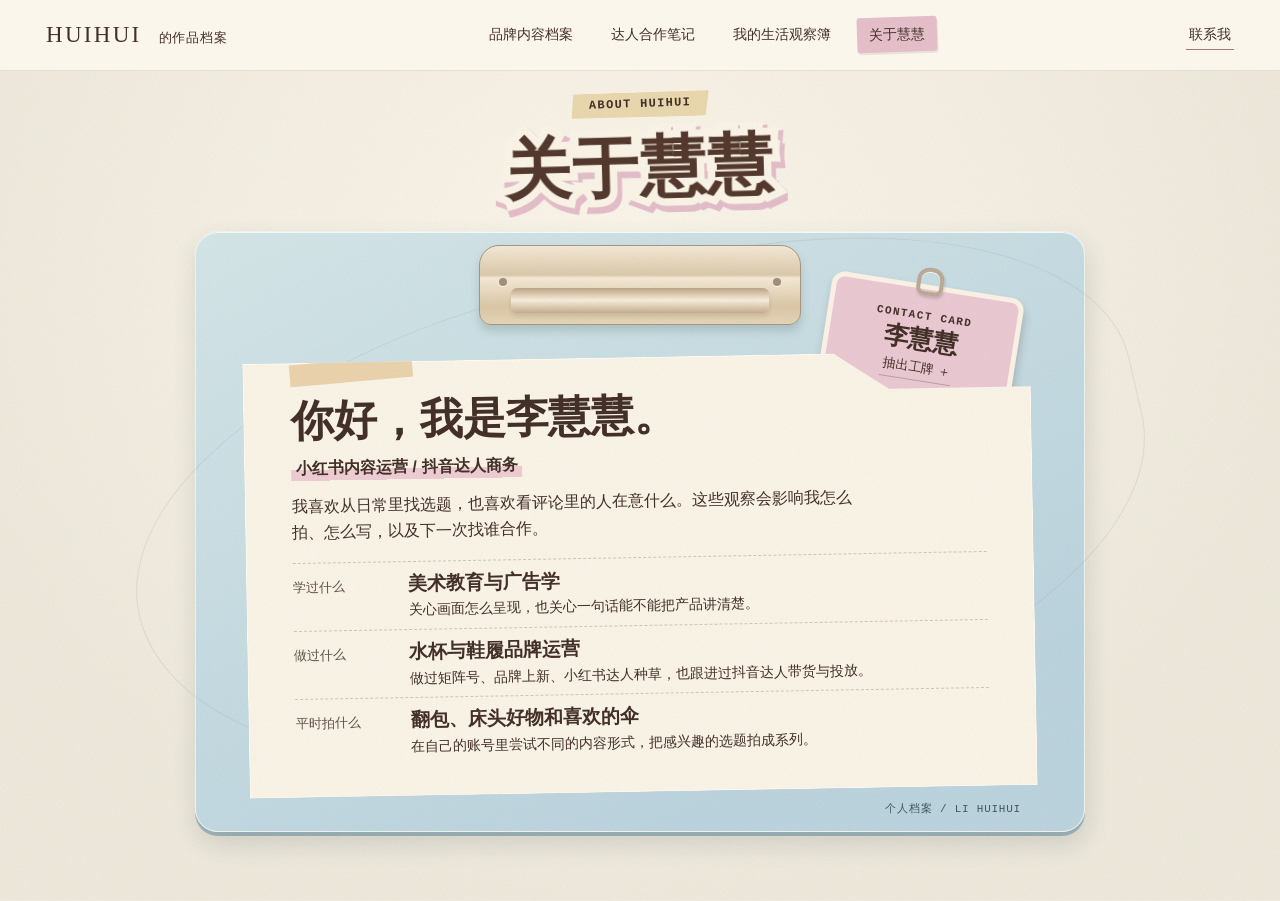
==== about.html @ c5e3d39a "init: 李慧慧作品集静态站点（首页 + 三个档案内页 + 绘画书法）" ====
<!doctype html>
<html lang="zh-CN">
<head>
  <meta charset="utf-8">
  <meta name="viewport" content="width=device-width,initial-scale=1">
  <title>关于慧慧 · 李慧慧作品集</title>
  <link rel="stylesheet" href="paper.css">
  <link rel="stylesheet" href="about.css">
  <script src="about.js" defer></script>
</head>
<body class="about">
  <header class="top">
    <div class="top-inner">
      <span class="wordmark">HUIHUI <span>的作品档案</span></span>
      <nav aria-label="作品集章节">
        <a href="brand.html">品牌内容档案</a>
        <a href="creator.html">达人合作笔记</a>
        <a href="personal.html">我的生活观察簿</a>
        <a href="about.html" aria-current="page">关于慧慧</a>
      </nav>
      <button class="contact-shortcut" type="button" data-contact>联系我</button>
    </div>
  </header>

  <main>
    <div class="masthead">
      <p class="kicker">ABOUT HUIHUI</p>
      <h1 data-title="关于慧慧" aria-label="关于慧慧">关于慧慧</h1>
    </div>
    <section class="clipboard" aria-labelledby="intro-title">
      <div class="clamp" aria-hidden="true"><span></span></div>
      <button class="badge-trigger" type="button" data-contact aria-haspopup="dialog" aria-label="抽出工牌，查看联系方式">
        <span class="badge-loop" aria-hidden="true"></span>
        <span class="badge-mini-tag">CONTACT CARD</span>
        <strong>李慧慧</strong>
        <span class="badge-action">抽出工牌 <span aria-hidden="true">＋</span></span>
      </button>
      <article class="bio-sheet">
        <div class="sheet-tape" aria-hidden="true"></div>
        <div class="profile-top">
          <h2 id="intro-title">你好，我是李慧慧。</h2>
          <p class="profile-role">小红书内容运营 / 抖音达人商务</p>
          <p>我喜欢从日常里找选题，也喜欢看评论里的人在意什么。这些观察会影响我怎么拍、怎么写，以及下一次找谁合作。</p>
        </div>
        <dl class="profile-details">
          <div><dt>学过什么</dt><dd>美术教育与广告学<span>关心画面怎么呈现，也关心一句话能不能把产品讲清楚。</span></dd></div>
          <div><dt>做过什么</dt><dd>水杯与鞋履品牌运营<span>做过矩阵号、品牌上新、小红书达人种草，也跟进过抖音达人带货与投放。</span></dd></div>
          <div><dt>平时拍什么</dt><dd>翻包、床头好物和喜欢的伞<span>在自己的账号里尝试不同的内容形式，把感兴趣的选题拍成系列。</span></dd></div>
        </dl>
      </article>
      <div class="index-tab" aria-hidden="true">个人档案 / LI HUIHUI</div>
    </section>
  </main>

  <dialog id="contact-card" aria-labelledby="contact-title">
    <button class="badge-close" type="button" aria-label="收起工牌" autofocus>×</button>
    <div class="card-hook" aria-hidden="true"><span></span></div>
    <article class="badge-paper">
      <p class="badge-mini-tag">CONTACT CARD</p>
      <div class="badge-identity">
        <div class="badge-avatar" aria-hidden="true"></div>
        <h2 id="contact-title">李慧慧</h2>
        <p>内容运营 / 达人商务</p>
      </div>
      <dl class="contact-rows">
        <div><dt>合作邮箱</dt><dd><a href="mailto:2536979602@qq.com">2536979602@qq.com</a></dd></div>
        <div><dt>小红书</dt><dd><a href="https://xhslink.cn/o/1ykGt3UdYQE" target="_blank" rel="noopener">苹苹李呀 <span>查看主页</span></a></dd></div>
      </dl>
    </article>
  </dialog>
</body>
</html>
---- paper.css ----
:root {
  --ink: #433028;
  --muted: #62534b;
  --paper: #faf4e7;
  --blue: #cee1e6;
  --pink: #eac5cd;
  --font: "PingFang SC", "Microsoft YaHei", sans-serif;
  --serif: "Songti SC", "Noto Serif CJK SC", serif;
}
* { box-sizing: border-box; }
body { margin: 0; color: var(--ink); background: var(--surface); font: 16px/1.65 var(--font); }
body::after {
  content: "";
  position: fixed;
  inset: 0;
  z-index: 10;
  pointer-events: none;
  opacity: .17;
  background: url("data:image/svg+xml,%3Csvg xmlns='http://www.w3.org/2000/svg' width='190' height='190'%3E%3Cfilter id='grain'%3E%3CfeTurbulence type='fractalNoise' baseFrequency='.68' numOctaves='3' stitchTiles='stitch'/%3E%3C/filter%3E%3Crect width='100%25' height='100%25' filter='url(%23grain)' opacity='.45'/%3E%3C/svg%3E");
  mix-blend-mode: multiply;
}
.brand { --surface: #e5dccb; --accent: #e8bac5; }
.creator { --surface: #edd4d7; --accent: #cadde5; }
.personal { --surface: #c4dce6; --accent: #e4b6c6; }
.top { position: sticky; top: 0; z-index: 11; background: #fbf8f0f5; border-bottom: 1px solid #55403821; }
.top-inner {
  max-width: 1370px; min-height: 73px; padding: 0 46px; margin: auto;
  display: flex; justify-content: space-between; align-items: center; gap: 22px;
}
.wordmark { color: inherit; text-decoration: none; font: 23px Georgia, serif; letter-spacing: .1em; white-space: nowrap; }
.wordmark:hover span { text-decoration: underline; text-underline-offset: 4px; }
.wordmark span { font: 13px var(--font); margin-left: 9px; letter-spacing: .06em; }
nav { display: flex; align-items: center; gap: 14px; }
nav a { color: inherit; text-decoration: none; font-size: 14px; padding: 6px 12px; white-space: nowrap; }
nav a[aria-current] { border-radius: 3px; background: var(--accent); box-shadow: 1px 2px 0 #5b44301c; transform: rotate(-2deg); }
.volume, footer, .kicker { font-family: "Courier New", monospace; letter-spacing: .11em; }
.volume { font-size: 12px; }
main { max-width: 1260px; margin: auto; padding: 0 60px 37px; }
.masthead { text-align: center; padding: 36px 0 27px; }
.kicker {
  display: table; margin: 0 auto 13px; padding: 3px 18px;
  font-size: 12px; font-weight: 600; background: #e9d8ae;
  clip-path: polygon(2% 0,100% 3%,97% 100%,0 94%);
  transform: rotate(-2deg);
}
h1 {
  position: relative; isolation: isolate; display: inline-block; margin: 0;
  color: #53382d; font: 900 clamp(35px, 5.2vw, 70px)/1.28 var(--font);
  letter-spacing: .02em; transform: rotate(-1.5deg);
}
h1::before, h1::after { content: attr(data-title); position: absolute; inset: 0; z-index: -1; }
h1::before { -webkit-text-stroke: 15px var(--paper); color: var(--paper); }
h1::after { z-index: -2; -webkit-text-stroke: 18px var(--accent); color: var(--accent); transform: translate(3px, 5px); }
.lead { margin: 14px 0 0; color: var(--muted); font-size: 16px; }
p, h2, h3, figure { margin: 0; }
h2 { font: 700 29px/1.3 var(--serif); }
.case-tag { font-size: 13px; letter-spacing: .08em; color: #665248; }
footer { padding: 13px max(5%, 22px); display: flex; justify-content: space-between; color: #5c4d47; background: #faf4e74d; border-top: 1px solid #55403820; font-size: 11px; }
.archive { display: grid; gap: 17px; max-width: 1035px; margin: auto; padding: 5px 0 2px; }
.file-card {
  position: relative; padding: 16px 22px 16px 56px;
  display: grid; grid-template-columns: 178px 1fr; gap: 29px; align-items: center;
  background: var(--paper); box-shadow: 4px 8px 9px #49382e20; border: 1px solid #fff9f0;
}
.file-card::before {
  content: ""; position: absolute; width: 17px; height: 116px; left: 15px; top: 50%; transform: translateY(-50%);
  background: radial-gradient(circle, var(--surface) 0 5px, #b4a48c 5.25px 6px, transparent 6.4px) left top / 17px 29px;
}
.first { transform: rotate(-1deg); }
.second { transform: rotate(.75deg); margin-left: 26px; }
.third { transform: rotate(-.6deg); margin-right: 22px; }
.case-cover { height: 118px; border: 5px solid #fffaf0; box-shadow: 1px 3px 7px #42321923; background-size: cover; }
.coffee { background-image: url(works/image2.jpeg); background-position: center 65%; }
.cup { background-image: url(works/image8.jpeg); background-position: center 44%; }
.launch { background-image: url(works/image7.jpeg); background-position: center 46%; }
.case-copy h2 { display: inline; background: linear-gradient(transparent 71%, #a8c9b6a8 71% 92%, transparent 92%); }
.second h2 { background-image: linear-gradient(transparent 71%, #e8b6c5ac 71% 92%, transparent 92%); }
.third h2 { background-image: linear-gradient(transparent 71%, #b6d3dfa8 71% 92%, transparent 92%); }
.case-copy > p:not(.case-tag) { margin: 5px 0 4px; }
.case-stat { display: flex; align-items: baseline; gap: 9px; }
.case-stat strong { font: 700 24px/1.1 Georgia, var(--font); }
.case-stat span { font-size: 13px; margin-right: 12px; color: var(--muted); }
.brief {
  position: relative; max-width: 1020px; margin: 6px auto 0; padding: 25px 37px 24px;
  background: #faf5eb; box-shadow: 3px 8px 18px #6b3c3e29; border: 1px solid #fffcf5;
}
.pin {
  position: absolute; top: -9px; left: calc(50% - 11px); width: 22px; height: 22px;
  background: radial-gradient(circle at 37% 28%, #e6a2a1, #aa5256 70%); border-radius: 50%;
  box-shadow: 3px 4px 4px #74434a4b;
}
.brief-heading { text-align: center; margin-bottom: 18px; }
.brief-heading h2 { margin-top: 4px; }
.brief-steps { display: grid; grid-template-columns: repeat(3, 1fr); gap: 16px; }
.brief-steps section { padding: 12px 15px; background: #efe1cf; border-bottom: 1px solid #755b412e; }
.brief-steps section:nth-child(2) { background: #e2eae7; }
.brief-steps section:nth-child(3) { background: #efdce2; }
.brief-steps span { display: block; font-size: 12px; color: var(--muted); }
.brief-steps h3 { font: bold 20px/1.25 var(--serif); margin: 4px 0; }
.brief-steps p { font-size: 14px; }
.contact-sheets { display: flex; justify-content: center; align-items: center; gap: 26px; margin-top: 20px; }
.snapshot {
  width: 216px; padding: 7px 7px 8px; background: #fffdf5; box-shadow: 2px 5px 9px #48342e28;
  transform: rotate(-3deg);
}
.snapshot.spoken { transform: rotate(2deg); }
.snapshot > div { height: 127px; background-size: cover; }
.diy > div { background: url(works/image4.jpeg) center 42% / cover; }
.spoken > div { background: url(works/image5.jpeg) center 32% / cover; }
.snapshot figcaption { padding: 5px 5px 0; font-size: 14px; }
.snapshot b { float: right; }
.quote-slip { background: #eeddb6; padding: 14px 20px; transform: rotate(-5deg); box-shadow: 2px 4px 5px #48342e21; }
.quote-slip p { font: 19px/1.6 var(--serif); }
.quote-slip small { font-size: 12px; color: var(--muted); }
.follow-up {
  max-width: 1000px; width: 98%; margin: 20px auto 0; padding: 12px 18px;
  display: grid; grid-template-columns: 72px 1fr 210px; gap: 16px; align-items: center;
  background: #d3e1e6; box-shadow: 2px 5px 11px #4a314620; transform: rotate(.5deg);
}
.follow-thumb { height: 59px; background: url(works/image15.jpeg) center 46% / cover; }
.follow-up h2 { font-size: 20px; }
.follow-stat { text-align: right; }
.follow-stat strong { display: block; font: bold 22px Georgia, var(--font); }
.follow-stat span { font-size: 12px; }
.photo-wall {
  position: relative; max-width: 1040px; margin: 7px auto 0; padding: 73px 30px 33px;
  display: grid; grid-template-columns: repeat(3, 1fr); gap: 34px;
}
.string {
  position: absolute; inset: -18px 3% auto; height: 65px;
  border-bottom: 2px solid #fffaf0; border-radius: 0 0 49% 58%; transform: rotate(-2deg);
}
.hanging {
  position: relative; padding: 10px 10px 13px; background: #fffaf0;
  box-shadow: 4px 9px 15px #30566235; border: 1px solid #fffdf5;
}
.hang-one { transform: rotate(-5deg); }
.hang-two { transform: rotate(2deg) translateY(18px); }
.hang-three { transform: rotate(5deg) translateY(-5px); }
.hanging::before {
  content: ""; position: absolute; width: 1.5px; height: 53px; bottom: 100%; left: calc(50% - 1px);
  background: #fffaf0; transform: rotate(-2deg); transform-origin: bottom;
}
.hang-two::before { height: 55px; }
.hang-three::before { height: 43px; }
.clip {
  position: absolute; z-index: 2; height: 26px; width: 11px; top: -14px; left: calc(50% - 6px);
  background: #c9aa74; border: 1px solid #907a58; border-radius: 3px;
  box-shadow: 1px 1px 2px #53382d44; transform: rotate(10deg);
}
.personal-shot { height: 220px; background-repeat: no-repeat; }
.apple { background: url(works/image12.jpeg) center 25% / cover; }
.bedside { background-image: url(bedside.png); background-size: 211% auto; background-position: 99% 72%; }
.umbrella { background-image: url(umbrella.png); background-size: 209% auto; background-position: 1% 58%; }
.hanging figcaption { padding: 8px 8px 0; }
.hanging h2 { font-size: 25px; }
.hanging p { font-size: 14px; margin-top: 2px; }
.hanging small { font-size: 12px; color: var(--muted); }
.series {
  width: min(880px, 95%); margin: 14px auto 0; padding: 15px 25px 14px; position: relative;
  background: #f3e2e2; border: 1px solid #fff8f0; box-shadow: 3px 6px 12px #30566223;
  transform: rotate(-.65deg);
}
.tape { position: absolute; right: 27px; top: -7px; width: 75px; height: 19px; background: #dec991ac; transform: rotate(8deg); }
.series h2 { margin: 3px 0 4px; font-size: 24px; }
.series > p:not(.case-tag) { font-size: 14px; }
.series-stat { margin-top: 3px; }
.series-stat strong { font: bold 25px Georgia, var(--font); }
.series-stat span { margin-left: 9px; color: var(--muted); }
@media (max-width: 720px) {
  .top-inner { flex-wrap: wrap; gap: 7px; padding: 12px 16px; justify-content: center; }
  .volume { display: none; }
  nav { justify-content: center; width: 100%; gap: 5px; }
  nav a { padding: 6px; font-size: 12px; }
  main { padding-inline: 20px; }
  .masthead { padding-top: 27px; }
  .lead { font-size: 14px; }
  h2 { font-size: 23px; }
  .file-card { grid-template-columns: 1fr; padding: 15px 15px 15px 37px; gap: 10px; }
  .file-card::before { left: 9px; }
  .second, .third { margin: 0; }
  .case-cover { height: 130px; }
  .brief { padding-inline: 14px; }
  .brief-steps { grid-template-columns: 1fr; gap: 8px; }
  .contact-sheets { flex-wrap: wrap; gap: 9px; }
  .snapshot { width: 46%; }
  .quote-slip { margin-top: 8px; }
  .follow-up { grid-template-columns: 55px 1fr; }
  .follow-stat { grid-column: 2; text-align: left; }
  .photo-wall { max-width: 380px; grid-template-columns: 1fr; gap: 35px; padding: 39px 24px 20px; }
  .hanging { transform: rotate(-2deg); }
  .hang-two { transform: rotate(3deg); }
  .hanging::before { height: 29px; }
  .string { height: 44px; }
}
---- about.css ----
.about {
  --surface: #eee9dc;
  --accent: #e3bec9;
  min-height: 100vh;
  background:
    radial-gradient(ellipse at 48% 31%, #fbf5ea 1%, #eee9dc 72%);
}
.about .top { background: #fbf6eb; }
.about .top-inner { min-height: 70px; }
.contact-shortcut {
  color: var(--ink);
  background: none;
  border: 0;
  border-bottom: 1px solid #a37c78;
  font: 14px var(--font);
  padding: 5px 3px;
  white-space: nowrap;
}
.about main { min-height: calc(100vh - 70px); padding: 0 40px 38px; }
.about .masthead { padding: 21px 0 21px; }
.about h1 { font-size: clamp(40px, 5.2vw, 66px); }
.about .kicker { margin-bottom: 7px; }
.clipboard {
  position: relative;
  isolation: isolate;
  max-width: 890px;
  margin: 1px auto 0;
  padding: 125px 50px 39px;
  background: linear-gradient(155deg, #d4e5e7, #bcd4de 80%);
  border: 1px solid #edf4ef;
  border-radius: 23px;
  box-shadow: inset 0 1px 0 #f5fbf9, 2px 12px 25px #3f51522a, 0 4px 0 #a6bbc0;
}
.clipboard::before {
  content: '';
  position: absolute;
  z-index: -1;
  width: 115%;
  height: 80%;
  top: 7%;
  left: -7.5%;
  border: 1px solid #69879226;
  border-radius: 47% 41% 47% 53%;
  transform: rotate(-13deg);
  pointer-events: none;
}
.clamp {
  position: absolute;
  left: 50%;
  top: 13px;
  width: 322px;
  height: 80px;
  transform: translateX(-50%);
  border: 1px solid #a79683;
  border-radius: 20px 20px 12px 12px;
  background: linear-gradient(#f4e9d5, #dac9ab 37%, #f4e9d5 41%, #dac7a6 78%, #e5d6b9);
  box-shadow: 0 6px 9px #4b5b5b37;
}
.clamp::before, .clamp::after {
  content: '';
  position: absolute;
  width: 8px;
  height: 8px;
  border-radius: 50%;
  top: 32px;
  background: #a28f79;
  box-shadow: 0 1px 0 #fffbec;
}
.clamp::before { left: 19px; }
.clamp::after { right: 19px; }
.clamp span {
  position: absolute;
  left: 31px;
  right: 31px;
  bottom: 11px;
  height: 25px;
  border-radius: 6px;
  background: linear-gradient(#bca487, #e5d6bd 32%, #f8eddb 49%, #c5ad90);
  box-shadow: 0 3px 4px #5c493524;
}
.badge-trigger {
  position: absolute;
  z-index: 2;
  right: 67px;
  top: 52px;
  display: flex;
  align-items: center;
  flex-direction: column;
  justify-content: center;
  gap: 3px;
  width: 194px;
  height: 123px;
  color: var(--ink);
  border: 5px solid #fbf2e6;
  border-radius: 13px;
  background: #eac9d2;
  box-shadow: 2px 6px 8px #3c32353b;
  transform: rotate(9deg);
  transition: transform 180ms ease;
}
.badge-trigger:hover { transform: translateY(-8px) rotate(5deg); }
.badge-trigger strong { font: 700 25px/1.2 var(--serif); }
.badge-mini-tag { font: 700 11px "Courier New", monospace; letter-spacing: .13em; }
.badge-action { font: 13px var(--font); border-bottom: 1px solid #624e4e58; padding: 1px 2px 3px; }
.badge-loop {
  position: absolute;
  top: -22px;
  width: 27px;
  height: 28px;
  border: 4px solid #bbaa96;
  border-radius: 12px 12px 8px 8px;
  box-shadow: 0 1px 0 #fff4e5 inset, 1px 2px 3px #453a4638;
}
.bio-sheet {
  position: relative;
  z-index: 3;
  padding: 32px 46px 29px;
  border: 1px solid #fffcf5;
  background: var(--paper);
  box-shadow: 0 5px 11px #4d473333;
  transform: rotate(-1deg);
  /* The folded corner makes the contact tab readable above the sheet. */
  clip-path: polygon(0 0, 75% 0, 82% 36px, 100% 36px, 100% 100%, 0 100%);
}
.sheet-tape {
  position: absolute;
  width: 123px;
  height: 22px;
  left: 46px;
  top: -3px;
  background: #e3c391aa;
  transform: rotate(-4deg);
}
.profile-top { max-width: 580px; }
.profile-top h2 { font: 700 clamp(27px, 4vw, 43px)/1.22 var(--serif); }
.profile-role {
  display: inline-block;
  margin: 7px 0 10px;
  padding: 1px 5px;
  font-weight: 600;
  background: linear-gradient(transparent 52%, #eecdd3 52% 90%, transparent 90%);
}
.profile-details { margin: 16px 0 0; }
.profile-details > div {
  display: grid;
  grid-template-columns: 105px 1fr;
  align-items: baseline;
  gap: 10px;
  padding: 9px 0 8px;
  border-top: 1px dashed #8879645c;
}
dt { font-size: 13px; color: var(--muted); }
dd { margin: 0; }
.profile-details dd { font: 700 19px/1.35 var(--serif); }
.profile-details dd span { display: block; margin-top: 3px; font: 14px/1.55 var(--font); }
.index-tab {
  display: table;
  position: absolute;
  right: 54px;
  bottom: 13px;
  padding: 2px 9px;
  color: #425965;
  font: 11px "Courier New", monospace;
  letter-spacing: .07em;
}
button { cursor: pointer; }
button:focus-visible, a:focus-visible { outline: 3px solid #97616f; outline-offset: 4px; }
body:has(dialog[open]) { overflow: hidden; }
dialog {
  position: fixed;
  border: 0;
  border-radius: 24px;
  width: min(467px, calc(100% - 44px));
  padding: 10px;
  color: var(--ink);
  background: #f8f3e4;
  box-shadow: 0 20px 80px #2b282c61, 0 0 0 1px #fff9f3;
  overflow: visible;
}
dialog[open] { animation: pull-out 430ms cubic-bezier(.2,.85,.26,1.12) both; }
dialog::backdrop { background: #49394544; backdrop-filter: blur(9px); }
@keyframes pull-out {
  from { opacity: 0; transform: translate(20%, 12%) rotate(8deg) scale(.84); }
  to { opacity: 1; transform: none; }
}
.badge-paper {
  border: 1px solid #f5dbe0;
  border-radius: 15px;
  padding: 31px 29px 25px;
  background: linear-gradient(#efd4dc 0 51%, #f8ecdf 52% 100%);
}
.badge-paper > .badge-mini-tag { text-align: center; }
.badge-identity { text-align: center; margin: 19px 0 26px; }
.badge-avatar {
  width: 88px;
  height: 88px;
  margin: 0 auto 11px;
  border: 5px solid var(--paper);
  border-radius: 50%;
  background: url(works/image12.jpeg) 52% 56% / 171% auto;
  box-shadow: 1px 3px 7px #37292e2b;
}
.badge-identity h2 { font-size: 39px; line-height: 1.1; }
.badge-identity p { margin: 6px 0 0; font-size: 15px; }
.contact-rows { margin: 0; }
.contact-rows > div {
  padding: 13px 1px 12px;
  border-top: 1px dashed #78625e66;
  display: grid;
  grid-template-columns: 80px minmax(0,1fr);
  align-items: baseline;
  gap: 10px;
}
.contact-rows a { color: var(--ink); font-size: 16px; text-underline-offset: 4px; overflow-wrap: anywhere; }
.contact-rows a span { margin-left: 7px; color: #72535c; font-size: 12px; }
.card-hook {
  position: absolute;
  left: calc(50% - 17px);
  top: -32px;
  width: 34px;
  height: 51px;
  border-radius: 10px;
  background: linear-gradient(90deg,#899fa7,#daeaeb 50%,#90a5aa);
  border: 1px solid #a0adb0;
  box-shadow: 2px 3px 5px #322a3535;
}
.card-hook span {
  position: absolute;
  top: 5px;
  left: 7px;
  right: 7px;
  height: 20px;
  border-radius: 5px;
  background: #859297;
  box-shadow: inset 0 1px 4px #352a44a0;
}
.badge-close {
  display: grid;
  place-items: center;
  position: absolute;
  top: 16px;
  right: 15px;
  width: 34px;
  height: 34px;
  border: 1px solid #9c797e5e;
  border-radius: 50%;
  background: #fbf1e8;
  color: var(--ink);
  font: 25px/1 Georgia,serif;
}
@media (max-width: 720px) {
  .about .top-inner { min-height: 0; }
  .contact-shortcut { font-size: 13px; margin-left: 3px; }
  .about nav { order: 3; flex-wrap: wrap; }
  .about main { padding: 0 15px 25px; }
  .clipboard { padding: 156px 13px 35px; overflow: hidden; }
  .clamp { width: min(215px,70%); height: 60px; }
  .clamp span { height: 18px; }
  .badge-trigger { top: 67px; right: 24px; width: 135px; height: 91px; }
  .badge-trigger strong { font-size: 21px; }
  .bio-sheet { transform: none; clip-path: none; padding: 23px 16px 17px; }
  .profile-details > div { grid-template-columns: 66px minmax(0,1fr); gap: 5px; }
  .profile-details dd { font-size: 17px; }
  .index-tab { right: 20px; }
  .badge-paper { padding-inline: 18px; }
}
@media (prefers-reduced-motion: reduce) {
  dialog[open] { animation: none; }
  .badge-trigger { transition: none; }
}
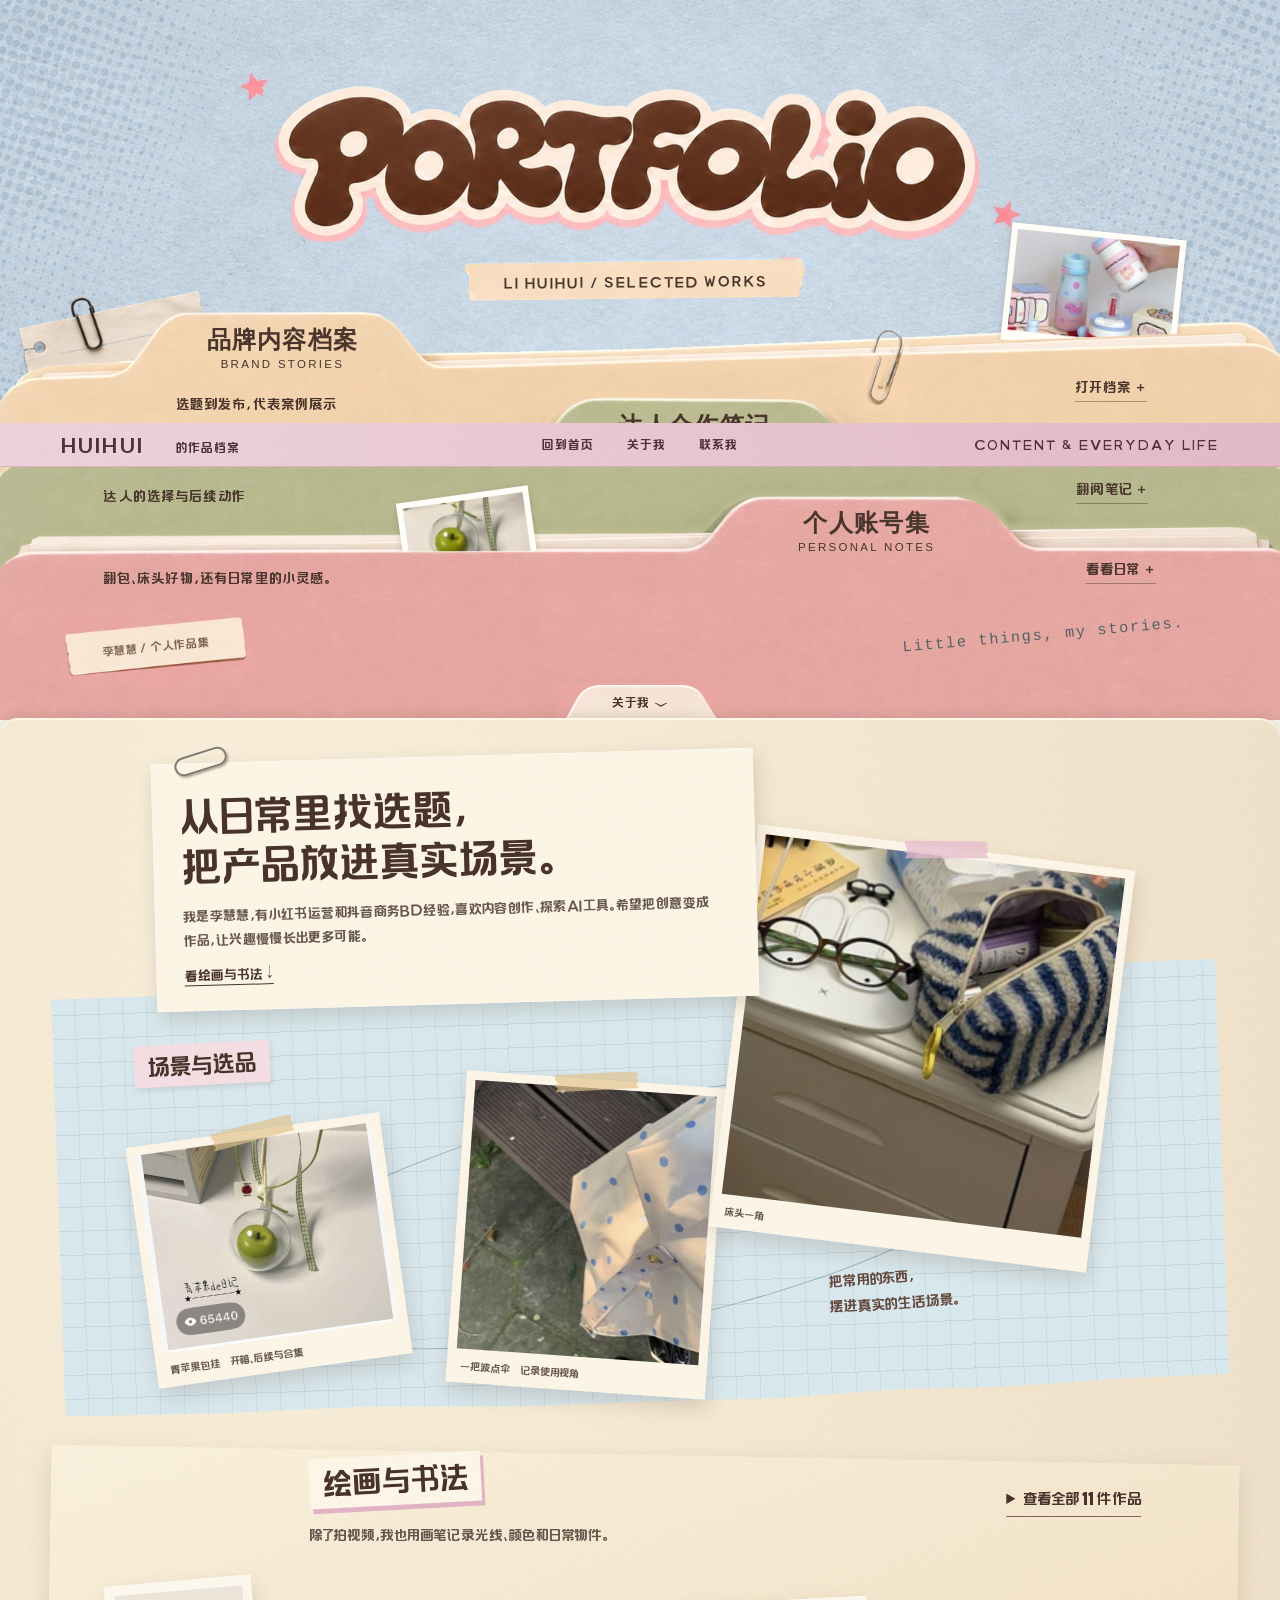
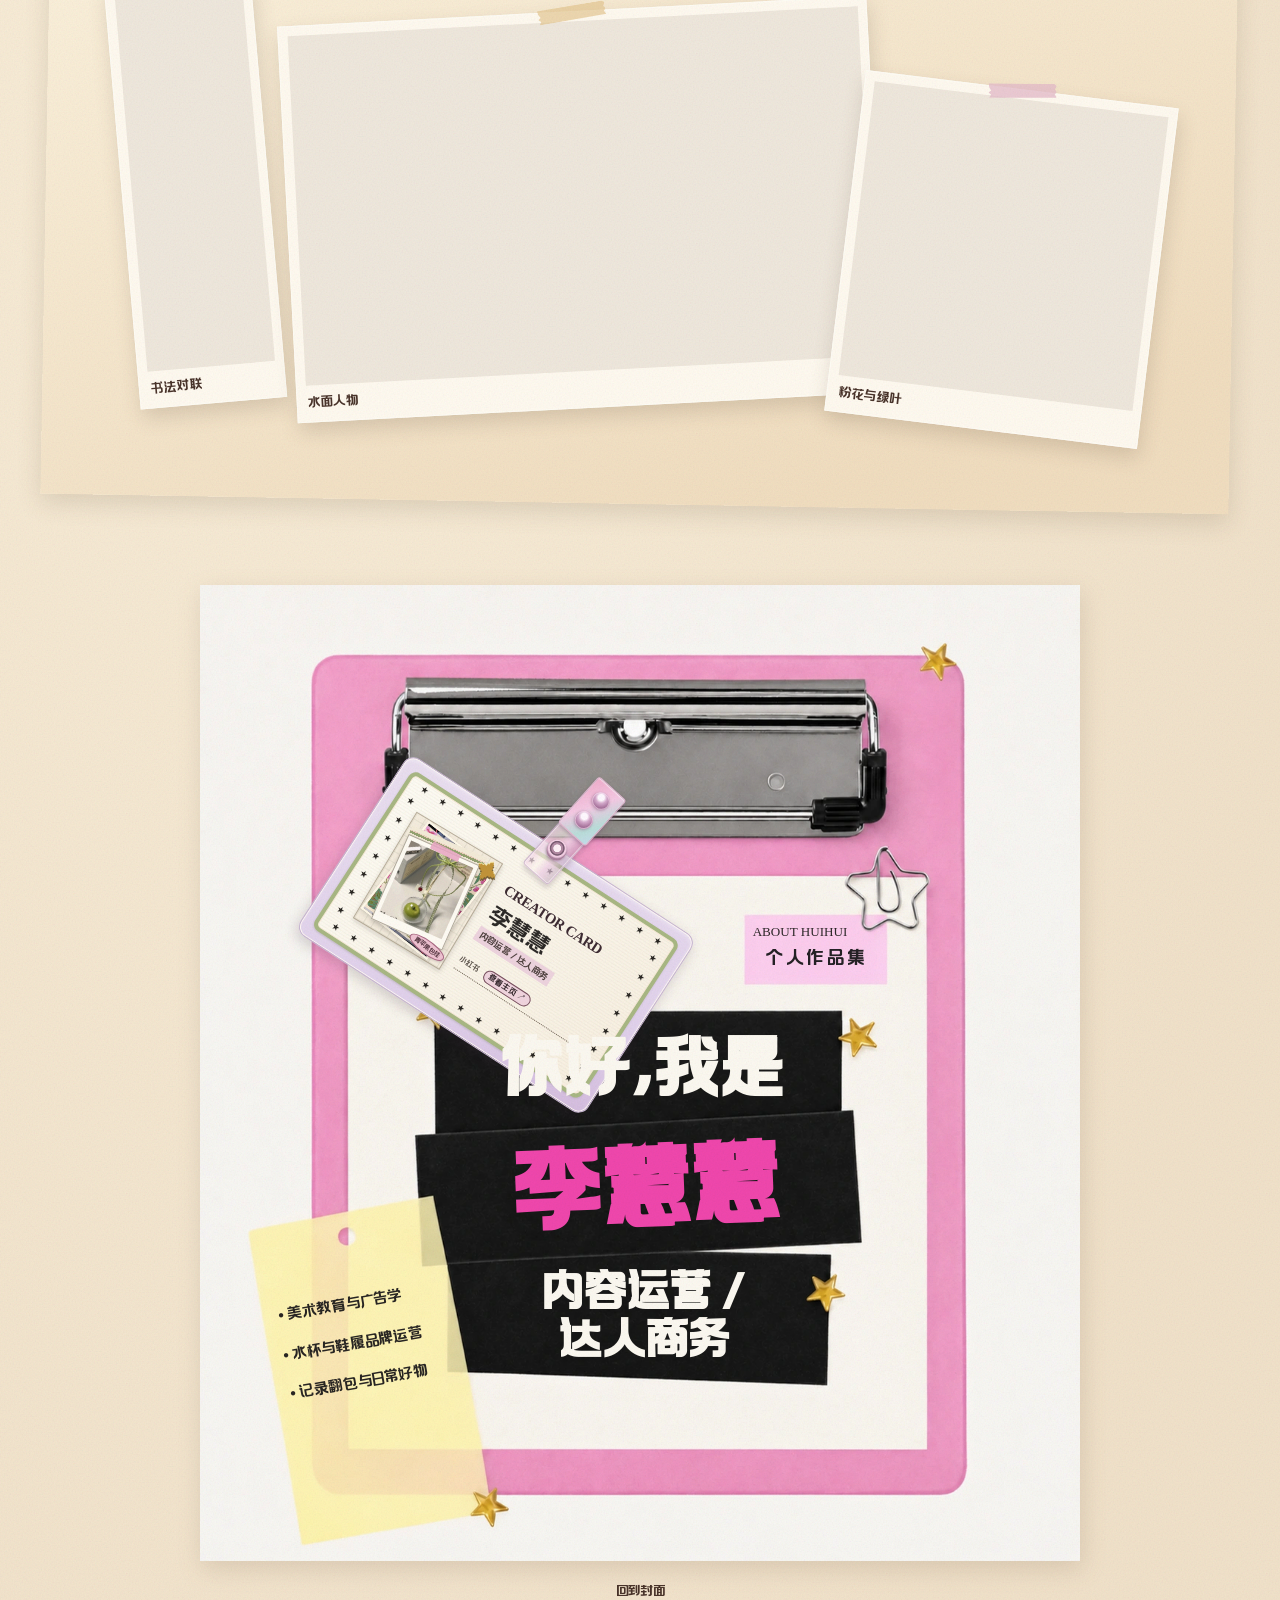
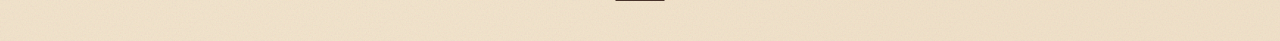
==== commit 69461d61: "更新作品集 GitHub Pages 公开版" ====
--- a/about.html
+++ b/about.html
@@ -2,71 +2,9 @@
 <html lang="zh-CN">
 <head>
   <meta charset="utf-8">
-  <meta name="viewport" content="width=device-width,initial-scale=1">
-  <title>关于慧慧 · 李慧慧作品集</title>
-  <link rel="stylesheet" href="paper.css">
-  <link rel="stylesheet" href="about.css">
-  <script src="about.js" defer></script>
+  <meta name="viewport" content="width=device-width, initial-scale=1">
+  <meta http-equiv="refresh" content="0; url=index.html#about">
+  <title>关于慧慧</title>
 </head>
-<body class="about">
-  <header class="top">
-    <div class="top-inner">
-      <span class="wordmark">HUIHUI <span>的作品档案</span></span>
-      <nav aria-label="作品集章节">
-        <a href="brand.html">品牌内容档案</a>
-        <a href="creator.html">达人合作笔记</a>
-        <a href="personal.html">我的生活观察簿</a>
-        <a href="about.html" aria-current="page">关于慧慧</a>
-      </nav>
-      <button class="contact-shortcut" type="button" data-contact>联系我</button>
-    </div>
-  </header>
-
-  <main>
-    <div class="masthead">
-      <p class="kicker">ABOUT HUIHUI</p>
-      <h1 data-title="关于慧慧" aria-label="关于慧慧">关于慧慧</h1>
-    </div>
-    <section class="clipboard" aria-labelledby="intro-title">
-      <div class="clamp" aria-hidden="true"><span></span></div>
-      <button class="badge-trigger" type="button" data-contact aria-haspopup="dialog" aria-label="抽出工牌，查看联系方式">
-        <span class="badge-loop" aria-hidden="true"></span>
-        <span class="badge-mini-tag">CONTACT CARD</span>
-        <strong>李慧慧</strong>
-        <span class="badge-action">抽出工牌 <span aria-hidden="true">＋</span></span>
-      </button>
-      <article class="bio-sheet">
-        <div class="sheet-tape" aria-hidden="true"></div>
-        <div class="profile-top">
-          <h2 id="intro-title">你好，我是李慧慧。</h2>
-          <p class="profile-role">小红书内容运营 / 抖音达人商务</p>
-          <p>我喜欢从日常里找选题，也喜欢看评论里的人在意什么。这些观察会影响我怎么拍、怎么写，以及下一次找谁合作。</p>
-        </div>
-        <dl class="profile-details">
-          <div><dt>学过什么</dt><dd>美术教育与广告学<span>关心画面怎么呈现，也关心一句话能不能把产品讲清楚。</span></dd></div>
-          <div><dt>做过什么</dt><dd>水杯与鞋履品牌运营<span>做过矩阵号、品牌上新、小红书达人种草，也跟进过抖音达人带货与投放。</span></dd></div>
-          <div><dt>平时拍什么</dt><dd>翻包、床头好物和喜欢的伞<span>在自己的账号里尝试不同的内容形式，把感兴趣的选题拍成系列。</span></dd></div>
-        </dl>
-      </article>
-      <div class="index-tab" aria-hidden="true">个人档案 / LI HUIHUI</div>
-    </section>
-  </main>
-
-  <dialog id="contact-card" aria-labelledby="contact-title">
-    <button class="badge-close" type="button" aria-label="收起工牌" autofocus>×</button>
-    <div class="card-hook" aria-hidden="true"><span></span></div>
-    <article class="badge-paper">
-      <p class="badge-mini-tag">CONTACT CARD</p>
-      <div class="badge-identity">
-        <div class="badge-avatar" aria-hidden="true"></div>
-        <h2 id="contact-title">李慧慧</h2>
-        <p>内容运营 / 达人商务</p>
-      </div>
-      <dl class="contact-rows">
-        <div><dt>合作邮箱</dt><dd><a href="mailto:2536979602@qq.com">2536979602@qq.com</a></dd></div>
-        <div><dt>小红书</dt><dd><a href="https://xhslink.cn/o/1ykGt3UdYQE" target="_blank" rel="noopener">苹苹李呀 <span>查看主页</span></a></dd></div>
-      </dl>
-    </article>
-  </dialog>
-</body>
+<body><a href="index.html#about">关于慧慧</a></body>
 </html>
